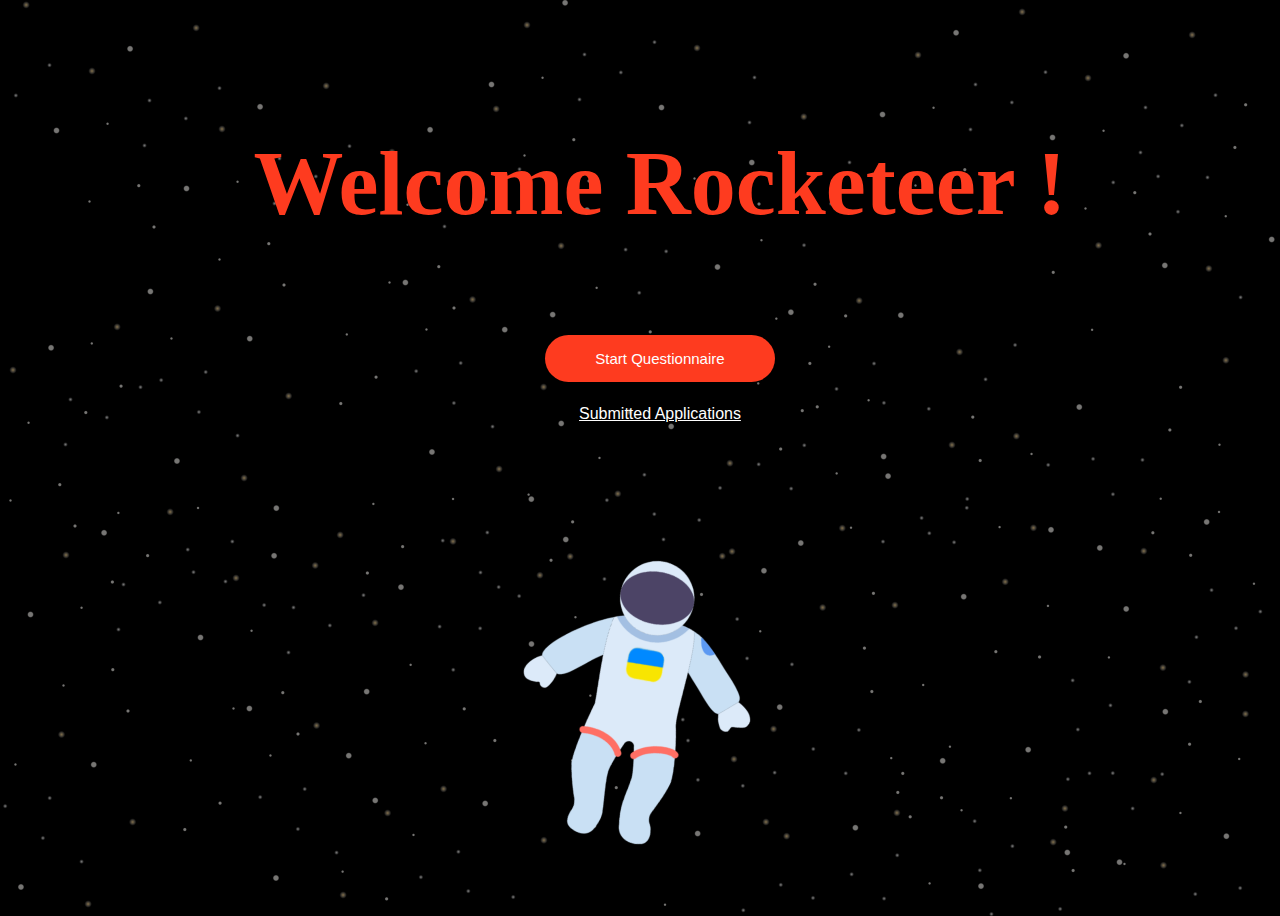
==== index.html @ 9e054292 "firstPage" ====
<!DOCTYPE html>
<html lang="en">
<head>
    <meta charset="UTF-8">
    <meta http-equiv="X-UA-Compatible" content="IE=edge">
    <meta name="viewport" content="width=device-width, initial-scale=1.0">
    <title>RedBerry</title>
    <!-- <link rel="stylesheet" href="./styles/reset.css"> -->
    <link rel="stylesheet" href="./styles/style.css">
</head>
<body>
    <header>
        <div>
            <ul> 
               <h1 class="welcome">Welcome Rocketeer !</h1>
               <h2 class="butn"><a href="#"><button class="btn">Start Questionnaire</button></a></h2>
               <h3 class="butn2"><a href="#"><button class="btn2">Submitted Applications</button></a></h3>
            </ul>
            <img class="img" src="./images/rocketman.png" alt="rocketman">
        </div>
    </header>
</body>
</html>
---- styles/style.css ----
body {
  background: black;
  background-image: url(../images/stars.png);
}

header {
  display: -webkit-box;
  display: -ms-flexbox;
  display: flex;
  -webkit-box-pack: center;
      -ms-flex-pack: center;
          justify-content: center;
  -webkit-box-align: center;
      -ms-flex-align: center;
          align-items: center;
  height: 100vh;
}

.welcome {
  padding-top: 70px;
  color: #FE3B1F;
  font-size: 90px;
  margin-bottom: 100px;
}

.butn {
  display: -webkit-box;
  display: -ms-flexbox;
  display: flex;
  -webkit-box-pack: center;
      -ms-flex-pack: center;
          justify-content: center;
  -webkit-box-align: center;
      -ms-flex-align: center;
          align-items: center;
}

.btn {
  text-align: center;
  padding: 15px 50px;
  background-color: #FE3B1F;
  border: none;
  border-radius: 30px;
  -webkit-transition: 0.6s ease;
  transition: 0.6s ease;
  color: white;
  font-size: 15px;
}

.btn:hover {
  -webkit-transform: scale(1.1);
          transform: scale(1.1);
}

.butn2 {
  display: -webkit-box;
  display: -ms-flexbox;
  display: flex;
  -webkit-box-pack: center;
      -ms-flex-pack: center;
          justify-content: center;
  -webkit-box-align: center;
      -ms-flex-align: center;
          align-items: center;
}

.btn2 {
  text-align: center;
  background: none;
  color: white;
  border: none;
  text-decoration: underline;
  font-size: 16px;
}

.img {
  padding-left: 150px;
}
/*# sourceMappingURL=style.css.map */
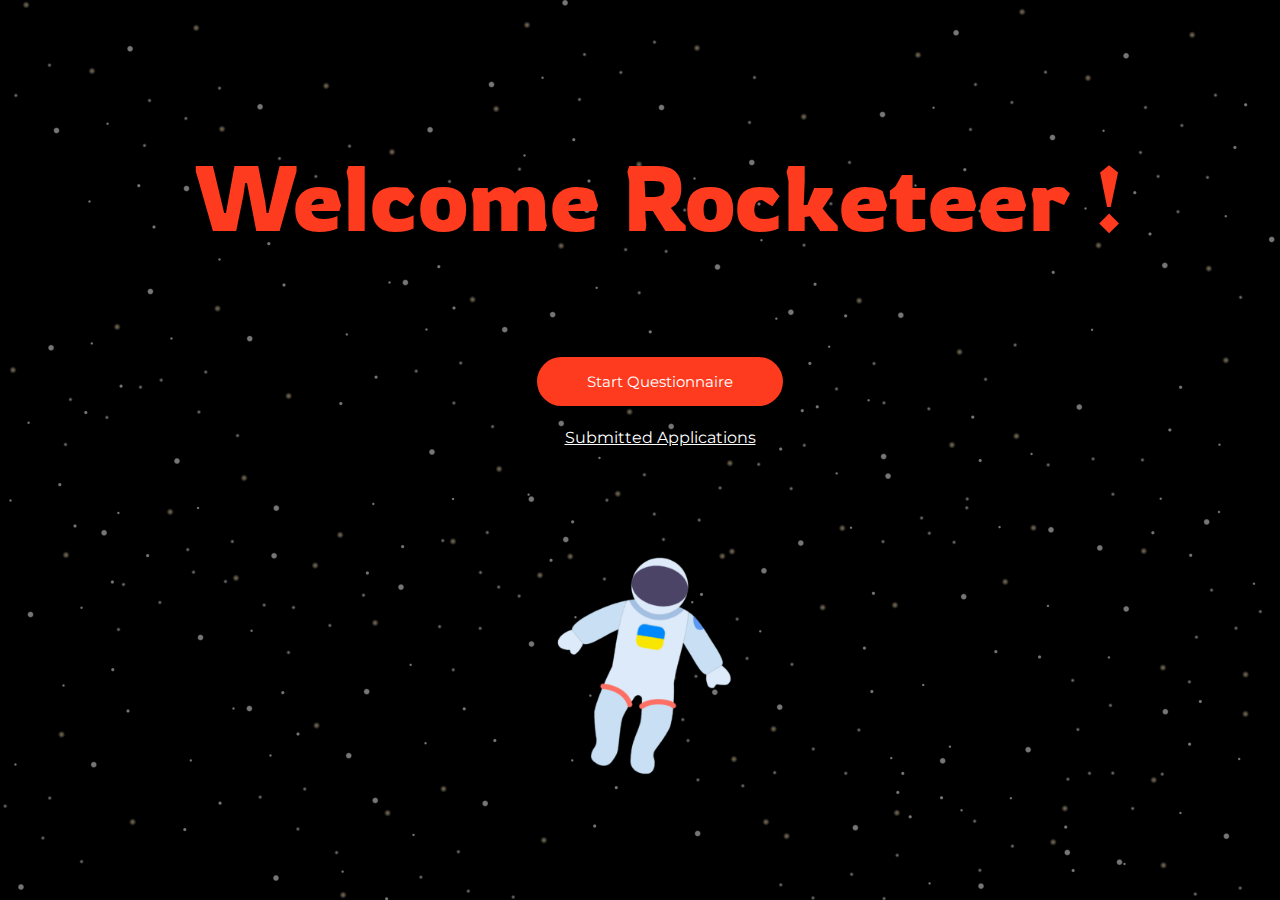
==== commit 98536169: "fonts added, fixed some css" ====
--- a/index.html
+++ b/index.html
@@ -1,23 +1,29 @@
 <!DOCTYPE html>
 <html lang="en">
-<head>
-    <meta charset="UTF-8">
-    <meta http-equiv="X-UA-Compatible" content="IE=edge">
-    <meta name="viewport" content="width=device-width, initial-scale=1.0">
+  <head>
+    <meta charset="UTF-8" />
+    <meta http-equiv="X-UA-Compatible" content="IE=edge" />
+    <meta name="viewport" content="width=device-width, initial-scale=1.0" />
     <title>RedBerry</title>
     <!-- <link rel="stylesheet" href="./styles/reset.css"> -->
-    <link rel="stylesheet" href="./styles/style.css">
-</head>
-<body>
+    <link rel="stylesheet" href="./styles/style.css" />
+  </head>
+  <body>
     <header>
-        <div>
-            <ul> 
-               <h1 class="welcome">Welcome Rocketeer !</h1>
-               <h2 class="butn"><a href="#"><button class="btn">Start Questionnaire</button></a></h2>
-               <h3 class="butn2"><a href="#"><button class="btn2">Submitted Applications</button></a></h3>
-            </ul>
-            <img class="img" src="./images/rocketman.png" alt="rocketman">
-        </div>
+      <div>
+        <ul>
+          <h1 class="welcome">Welcome Rocketeer !</h1>
+          <h2 class="butn">
+            <a href="#"><button class="btn">Start Questionnaire</button></a>
+          </h2>
+          <h3 class="butn2">
+            <a href="#"><button class="btn2">Submitted Applications</button></a>
+          </h3>
+        </ul>
+      </div>
     </header>
-</body>
-</html>+    <div class="image-holder">
+      <img class="img" src="./images/rocketman.png" alt="rocketman" />
+    </div>
+  </body>
+</html>
--- a/styles/style.css
+++ b/styles/style.css
@@ -1,6 +1,9 @@
+@import url("https://fonts.googleapis.com/css2?family=Rowdies&display=swap");
+@import url("https://fonts.googleapis.com/css2?family=Montserrat&display=swap");
 body {
   background: black;
   background-image: url(../images/stars.png);
+  overflow-y: hidden;
 }
 
 header {
@@ -13,12 +16,23 @@
   -webkit-box-align: center;
       -ms-flex-align: center;
           align-items: center;
-  height: 100vh;
+}
+
+h1 {
+  font-family: "Rowdies", cursive;
+  font-style: normal;
+  font-weight: normal;
+  font-size: 96px;
+  line-height: 119px;
+}
+
+button {
+  font-family: "Montserrat", sans-serif;
 }
 
 .welcome {
   padding-top: 70px;
-  color: #FE3B1F;
+  color: #fe3b1f;
   font-size: 90px;
   margin-bottom: 100px;
 }
@@ -38,7 +52,7 @@
 .btn {
   text-align: center;
   padding: 15px 50px;
-  background-color: #FE3B1F;
+  background-color: #fe3b1f;
   border: none;
   border-radius: 30px;
   -webkit-transition: 0.6s ease;
@@ -73,7 +87,16 @@
   font-size: 16px;
 }
 
-.img {
-  padding-left: 150px;
+.image-holder {
+  display: -webkit-box;
+  display: -ms-flexbox;
+  display: flex;
+  -webkit-box-pack: center;
+      -ms-flex-pack: center;
+          justify-content: center;
+}
+
+.image-holder .img {
+  width: 409px;
 }
 /*# sourceMappingURL=style.css.map */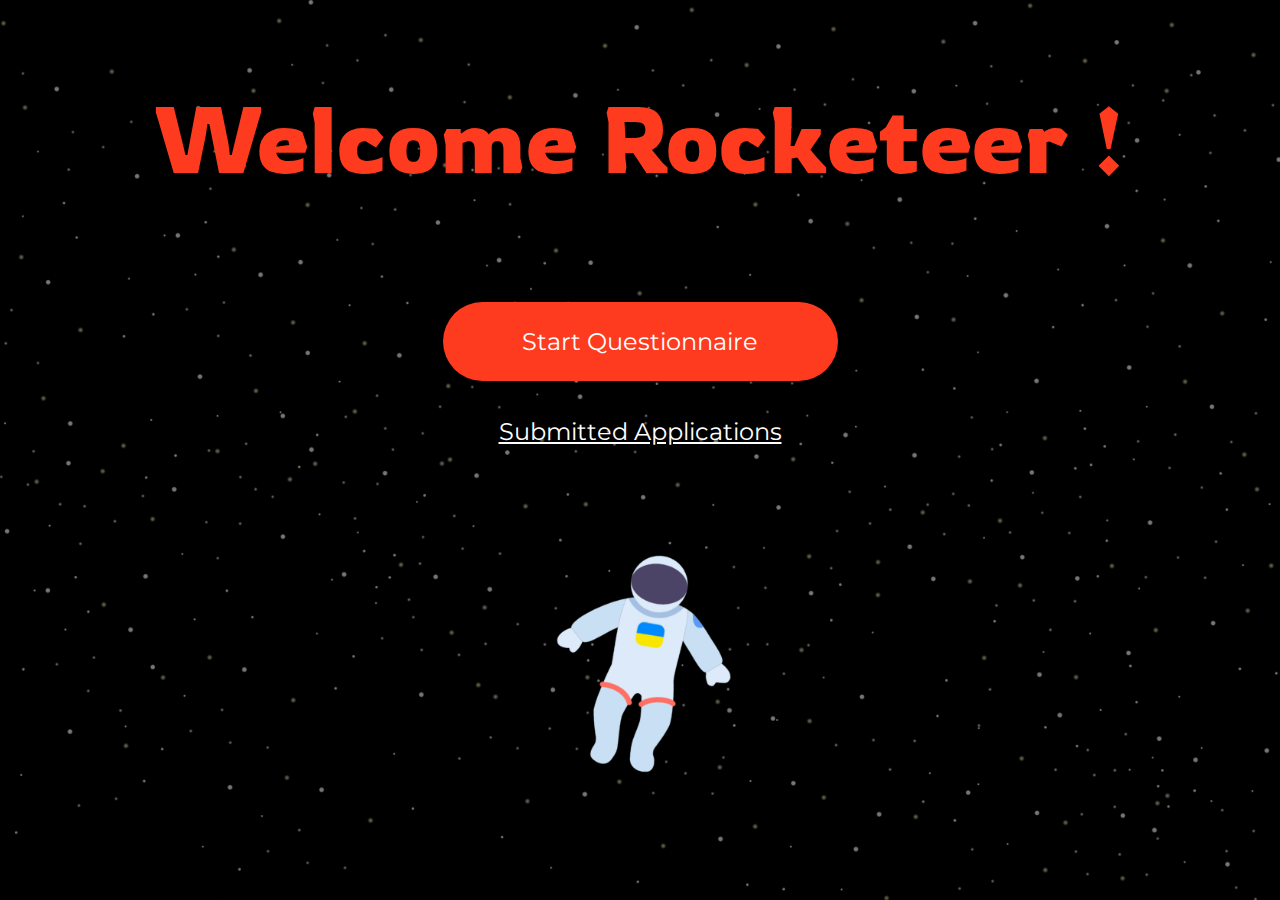
==== commit 951c1a0e: "refactor first page, changed style guide" ====
--- a/index.html
+++ b/index.html
@@ -1,29 +1,28 @@
 <!DOCTYPE html>
 <html lang="en">
-  <head>
-    <meta charset="UTF-8" />
-    <meta http-equiv="X-UA-Compatible" content="IE=edge" />
-    <meta name="viewport" content="width=device-width, initial-scale=1.0" />
-    <title>RedBerry</title>
-    <!-- <link rel="stylesheet" href="./styles/reset.css"> -->
-    <link rel="stylesheet" href="./styles/style.css" />
-  </head>
-  <body>
-    <header>
-      <div>
-        <ul>
-          <h1 class="welcome">Welcome Rocketeer !</h1>
-          <h2 class="butn">
-            <a href="#"><button class="btn">Start Questionnaire</button></a>
-          </h2>
-          <h3 class="butn2">
-            <a href="#"><button class="btn2">Submitted Applications</button></a>
-          </h3>
-        </ul>
-      </div>
-    </header>
-    <div class="image-holder">
-      <img class="img" src="./images/rocketman.png" alt="rocketman" />
-    </div>
-  </body>
-</html>
+<head>
+    <meta charset="UTF-8">
+    <meta http-equiv="X-UA-Compatible" content="IE=edge">
+    <meta name="viewport" content="width=device-width, initial-scale=1.0">
+    <link rel="stylesheet" href="styles/style.css">
+    <title>Document</title>
+</head>
+<body>
+
+    <section class="MainPage">
+            <!-- heading  -->
+        <h1 class="Welcome">Welcome Rocketeer !</h1>
+
+        <!-- buttons -->
+        <section class="ButtonHolder">
+            <button class="Btn PrimaryBtn">Start Questionnaire</button></a>
+            <button class="Btn SecondaryBtn">Submitted Applications</button></a>
+        </section>
+            
+        <!-- image container -->
+            
+        <img class="Astronaut" src="./images/rocketman.png" alt="rocketman" />
+    </section>
+
+</body>
+</html>--- a/styles/style.css
+++ b/styles/style.css
@@ -1,15 +1,466 @@
+/* http://meyerweb.com/eric/tools/css/reset/
+   v2.0-modified | 20110126
+   License: none (public domain)
+*/
 @import url("https://fonts.googleapis.com/css2?family=Rowdies&display=swap");
 @import url("https://fonts.googleapis.com/css2?family=Montserrat&display=swap");
+html,
+body,
+div,
+span,
+applet,
+object,
+iframe,
+h1,
+h2,
+h3,
+h4,
+h5,
+h6,
+p,
+blockquote,
+pre,
+a,
+abbr,
+acronym,
+address,
+big,
+cite,
+code,
+del,
+dfn,
+em,
+img,
+ins,
+kbd,
+q,
+s,
+samp,
+small,
+strike,
+strong,
+sub,
+sup,
+tt,
+var,
+b,
+u,
+i,
+center,
+dl,
+dt,
+dd,
+ol,
+ul,
+li,
+fieldset,
+form,
+label,
+legend,
+table,
+caption,
+tbody,
+tfoot,
+thead,
+tr,
+th,
+td,
+article,
+aside,
+canvas,
+details,
+embed,
+figure,
+figcaption,
+footer,
+header,
+hgroup,
+menu,
+nav,
+output,
+ruby,
+section,
+summary,
+time,
+mark,
+audio,
+video {
+  margin: 0;
+  padding: 0;
+  border: 0;
+  font-size: 100%;
+  font: inherit;
+  vertical-align: baseline;
+}
+
+/* make sure to set some focus styles for accessibility */
+:focus {
+  outline: 0;
+}
+
+/* HTML5 display-role reset for older browsers */
+article,
+aside,
+details,
+figcaption,
+figure,
+footer,
+header,
+hgroup,
+menu,
+nav,
+section {
+  display: block;
+}
+
 body {
-  background: black;
+  line-height: 1;
+}
+
+ol,
+ul {
+  list-style: none;
+}
+
+blockquote,
+q {
+  quotes: none;
+}
+
+blockquote:before,
+blockquote:after,
+q:before,
+q:after {
+  content: "";
+  content: none;
+}
+
+table {
+  border-collapse: collapse;
+  border-spacing: 0;
+}
+
+input[type="search"]::-webkit-search-cancel-button,
+input[type="search"]::-webkit-search-decoration,
+input[type="search"]::-webkit-search-results-button,
+input[type="search"]::-webkit-search-results-decoration {
+  -webkit-appearance: none;
+  -moz-appearance: none;
+}
+
+input[type="search"] {
+  -webkit-appearance: none;
+  -moz-appearance: none;
+  -webkit-box-sizing: content-box;
+  box-sizing: content-box;
+}
+
+textarea {
+  overflow: auto;
+  vertical-align: top;
+  resize: vertical;
+}
+
+/**
+ * Correct `inline-block` display not defined in IE 6/7/8/9 and Firefox 3.
+ */
+audio,
+canvas,
+video {
+  display: inline-block;
+  *display: inline;
+  *zoom: 1;
+  max-width: 100%;
+}
+
+/**
+ * Prevent modern browsers from displaying `audio` without controls.
+ * Remove excess height in iOS 5 devices.
+ */
+audio:not([controls]) {
+  display: none;
+  height: 0;
+}
+
+/**
+ * Address styling not present in IE 7/8/9, Firefox 3, and Safari 4.
+ * Known issue: no IE 6 support.
+ */
+[hidden] {
+  display: none;
+}
+
+/**
+ * 1. Correct text resizing oddly in IE 6/7 when body `font-size` is set using
+ *    `em` units.
+ * 2. Prevent iOS text size adjust after orientation change, without disabling
+ *    user zoom.
+ */
+html {
+  font-size: 100%;
+  /* 1 */
+  -webkit-text-size-adjust: 100%;
+  /* 2 */
+  -ms-text-size-adjust: 100%;
+  /* 2 */
+}
+
+/**
+ * Address `outline` inconsistency between Chrome and other browsers.
+ */
+a:focus {
+  outline: thin dotted;
+}
+
+/**
+ * Improve readability when focused and also mouse hovered in all browsers.
+ */
+a:active,
+a:hover {
+  outline: 0;
+}
+
+/**
+ * 1. Remove border when inside `a` element in IE 6/7/8/9 and Firefox 3.
+ * 2. Improve image quality when scaled in IE 7.
+ */
+img {
+  border: 0;
+  /* 1 */
+  -ms-interpolation-mode: bicubic;
+  /* 2 */
+}
+
+/**
+ * Address margin not present in IE 6/7/8/9, Safari 5, and Opera 11.
+ */
+figure {
+  margin: 0;
+}
+
+/**
+ * Correct margin displayed oddly in IE 6/7.
+ */
+form {
+  margin: 0;
+}
+
+/**
+ * Define consistent border, margin, and padding.
+ */
+fieldset {
+  border: 1px solid #c0c0c0;
+  margin: 0 2px;
+  padding: 0.35em 0.625em 0.75em;
+}
+
+/**
+ * 1. Correct color not being inherited in IE 6/7/8/9.
+ * 2. Correct text not wrapping in Firefox 3.
+ * 3. Correct alignment displayed oddly in IE 6/7.
+ */
+legend {
+  border: 0;
+  /* 1 */
+  padding: 0;
+  white-space: normal;
+  /* 2 */
+  *margin-left: -7px;
+  /* 3 */
+}
+
+/**
+ * 1. Correct font size not being inherited in all browsers.
+ * 2. Address margins set differently in IE 6/7, Firefox 3+, Safari 5,
+ *    and Chrome.
+ * 3. Improve appearance and consistency in all browsers.
+ */
+button,
+input,
+select,
+textarea {
+  font-size: 100%;
+  /* 1 */
+  margin: 0;
+  /* 2 */
+  vertical-align: baseline;
+  /* 3 */
+  *vertical-align: middle;
+  /* 3 */
+}
+
+/**
+ * Address Firefox 3+ setting `line-height` on `input` using `!important` in
+ * the UA stylesheet.
+ */
+button,
+input {
+  line-height: normal;
+}
+
+/**
+ * Address inconsistent `text-transform` inheritance for `button` and `select`.
+ * All other form control elements do not inherit `text-transform` values.
+ * Correct `button` style inheritance in Chrome, Safari 5+, and IE 6+.
+ * Correct `select` style inheritance in Firefox 4+ and Opera.
+ */
+button,
+select {
+  text-transform: none;
+}
+
+/**
+ * 1. Avoid the WebKit bug in Android 4.0.* where (2) destroys native `audio`
+ *    and `video` controls.
+ * 2. Correct inability to style clickable `input` types in iOS.
+ * 3. Improve usability and consistency of cursor style between image-type
+ *    `input` and others.
+ * 4. Remove inner spacing in IE 7 without affecting normal text inputs.
+ *    Known issue: inner spacing remains in IE 6.
+ */
+button,
+html input[type="button"],
+input[type="reset"],
+input[type="submit"] {
+  -webkit-appearance: button;
+  /* 2 */
+  cursor: pointer;
+  /* 3 */
+  *overflow: visible;
+  /* 4 */
+}
+
+/**
+ * Re-set default cursor for disabled elements.
+ */
+button[disabled],
+html input[disabled] {
+  cursor: default;
+}
+
+/**
+ * 1. Address box sizing set to content-box in IE 8/9.
+ * 2. Remove excess padding in IE 8/9.
+ * 3. Remove excess padding in IE 7.
+ *    Known issue: excess padding remains in IE 6.
+ */
+input[type="checkbox"],
+input[type="radio"] {
+  -webkit-box-sizing: border-box;
+          box-sizing: border-box;
+  /* 1 */
+  padding: 0;
+  /* 2 */
+  *height: 13px;
+  /* 3 */
+  *width: 13px;
+  /* 3 */
+}
+
+/**
+ * 1. Address `appearance` set to `searchfield` in Safari 5 and Chrome.
+ * 2. Address `box-sizing` set to `border-box` in Safari 5 and Chrome
+ *    (include `-moz` to future-proof).
+ */
+input[type="search"] {
+  -webkit-appearance: textfield;
+  /* 1 */
+  -webkit-box-sizing: content-box;
+  /* 2 */
+  box-sizing: content-box;
+}
+
+/**
+ * Remove inner padding and search cancel button in Safari 5 and Chrome
+ * on OS X.
+ */
+input[type="search"]::-webkit-search-cancel-button,
+input[type="search"]::-webkit-search-decoration {
+  -webkit-appearance: none;
+}
+
+/**
+ * Remove inner padding and border in Firefox 3+.
+ */
+button::-moz-focus-inner,
+input::-moz-focus-inner {
+  border: 0;
+  padding: 0;
+}
+
+/**
+ * 1. Remove default vertical scrollbar in IE 6/7/8/9.
+ * 2. Improve readability and alignment in all browsers.
+ */
+textarea {
+  overflow: auto;
+  /* 1 */
+  vertical-align: top;
+  /* 2 */
+}
+
+/**
+ * Remove most spacing between table cells.
+ */
+table {
+  border-collapse: collapse;
+  border-spacing: 0;
+}
+
+html,
+button,
+input,
+select,
+textarea {
+  color: #222;
+}
+
+::-moz-selection {
+  background: #b3d4fc;
+  text-shadow: none;
+}
+
+::selection {
+  background: #b3d4fc;
+  text-shadow: none;
+}
+
+img {
+  vertical-align: middle;
+}
+
+fieldset {
+  border: 0;
+  margin: 0;
+  padding: 0;
+}
+
+textarea {
+  resize: vertical;
+}
+
+.chromeframe {
+  margin: 0.2em 0;
+  background: #ccc;
+  color: #000;
+  padding: 0.2em 0;
+}
+
+.MainPage {
+  background-color: #000;
   background-image: url(../images/stars.png);
-  overflow-y: hidden;
-}
-
-header {
+  background-repeat: no-repeat;
+  background-size: cover;
+  background-position: center;
+  width: 100%;
+  height: 100vh;
   display: -webkit-box;
   display: -ms-flexbox;
   display: flex;
+  -webkit-box-orient: vertical;
+  -webkit-box-direction: normal;
+      -ms-flex-direction: column;
+          flex-direction: column;
   -webkit-box-pack: center;
       -ms-flex-pack: center;
           justify-content: center;
@@ -18,85 +469,64 @@
           align-items: center;
 }
 
-h1 {
-  font-family: "Rowdies", cursive;
-  font-style: normal;
-  font-weight: normal;
-  font-size: 96px;
+.MainPage h1 {
+  color: #fe3b1f;
+  font-size: 94px;
   line-height: 119px;
 }
 
-button {
-  font-family: "Montserrat", sans-serif;
-}
-
-.welcome {
-  padding-top: 70px;
-  color: #fe3b1f;
-  font-size: 90px;
-  margin-bottom: 100px;
-}
-
-.butn {
+.MainPage .ButtonHolder {
   display: -webkit-box;
   display: -ms-flexbox;
   display: flex;
+  -webkit-box-orient: vertical;
+  -webkit-box-direction: normal;
+      -ms-flex-direction: column;
+          flex-direction: column;
   -webkit-box-pack: center;
       -ms-flex-pack: center;
           justify-content: center;
   -webkit-box-align: center;
       -ms-flex-align: center;
           align-items: center;
-}
-
-.btn {
-  text-align: center;
-  padding: 15px 50px;
+  margin-top: 105px;
+}
+
+.MainPage .ButtonHolder .PrimaryBtn {
+  width: 395px;
+  height: 79px;
   background-color: #fe3b1f;
+  color: #fff;
+  border-radius: 50px;
   border: none;
-  border-radius: 30px;
-  -webkit-transition: 0.6s ease;
-  transition: 0.6s ease;
-  color: white;
-  font-size: 15px;
-}
-
-.btn:hover {
-  -webkit-transform: scale(1.1);
-          transform: scale(1.1);
-}
-
-.butn2 {
-  display: -webkit-box;
-  display: -ms-flexbox;
-  display: flex;
-  -webkit-box-pack: center;
-      -ms-flex-pack: center;
-          justify-content: center;
-  -webkit-box-align: center;
-      -ms-flex-align: center;
-          align-items: center;
-}
-
-.btn2 {
-  text-align: center;
-  background: none;
-  color: white;
+  font-size: 24px;
+}
+
+.MainPage .ButtonHolder .PrimaryBtn:hover {
+  background-color: #fe3d1fde;
+}
+
+.MainPage .ButtonHolder .SecondaryBtn {
+  width: 338px;
+  height: 66px;
+  margin-top: 18px;
   border: none;
+  background-color: transparent;
+  color: #fff;
   text-decoration: underline;
-  font-size: 16px;
-}
-
-.image-holder {
-  display: -webkit-box;
-  display: -ms-flexbox;
-  display: flex;
-  -webkit-box-pack: center;
-      -ms-flex-pack: center;
-          justify-content: center;
-}
-
-.image-holder .img {
-  width: 409px;
+  font-size: 24px;
+}
+
+.MainPage .Astronaut {
+  width: 409.92px;
+}
+
+h1,
+h2 {
+  font-family: "Rowdies", cursive;
+}
+
+button {
+  font-family: "Montserrat", sans-serif;
 }
 /*# sourceMappingURL=style.css.map */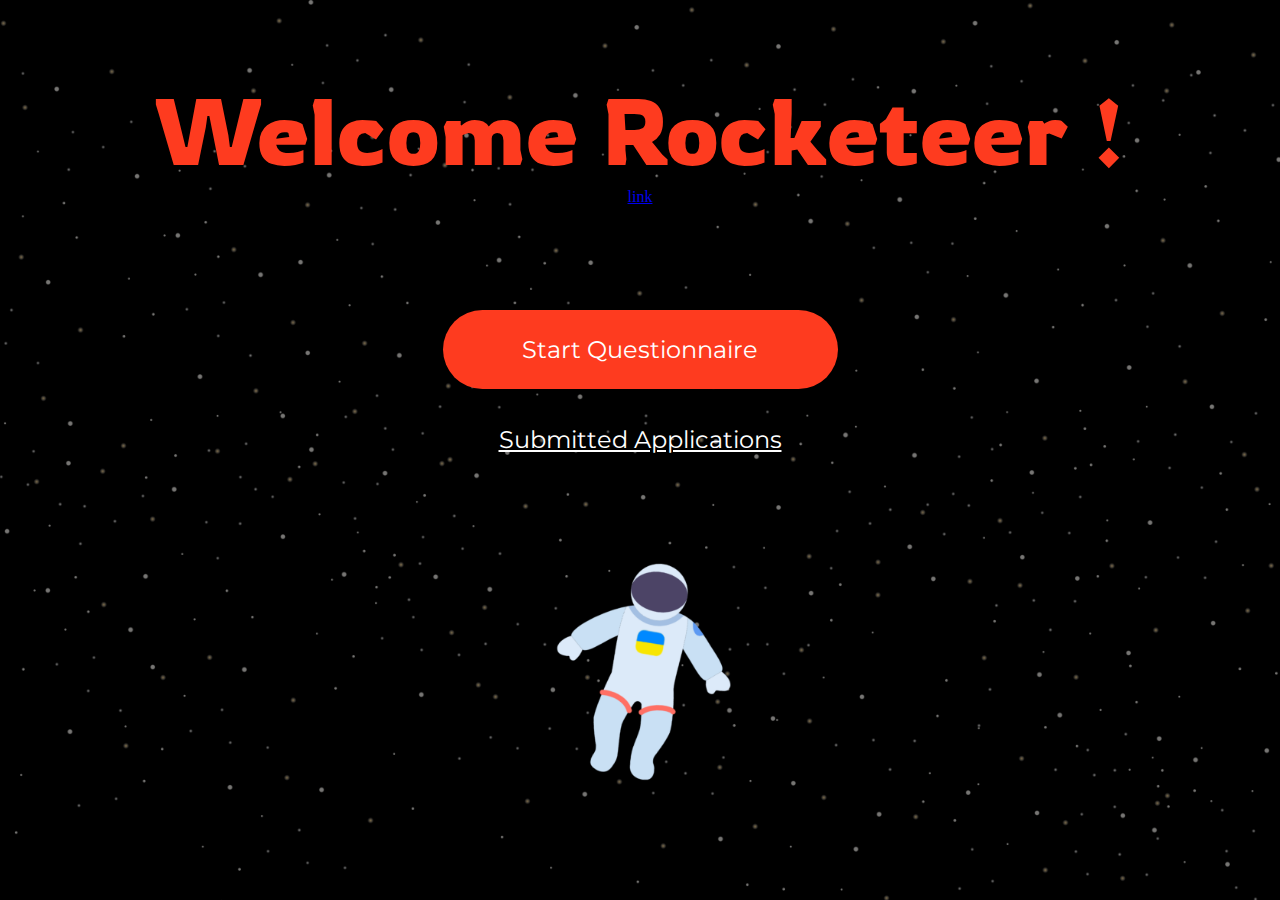
==== commit b6e8cc5f: "personal information page added with styles" ====
--- a/index.html
+++ b/index.html
@@ -12,7 +12,8 @@
     <section class="MainPage">
             <!-- heading  -->
         <h1 class="Welcome">Welcome Rocketeer !</h1>
-
+        <!-- temporary navigation -->
+        <a href="./PersonalInformation.html">link</a>
         <!-- buttons -->
         <section class="ButtonHolder">
             <button class="Btn PrimaryBtn">Start Questionnaire</button></a>
--- a/styles/style.css
+++ b/styles/style.css
@@ -521,6 +521,30 @@
   width: 409.92px;
 }
 
+.PersonalInformation {
+  background-color: #407d99;
+  height: 100vh;
+  display: -webkit-box;
+  display: -ms-flexbox;
+  display: flex;
+  -webkit-box-orient: horizontal;
+  -webkit-box-direction: normal;
+      -ms-flex-direction: row;
+          flex-direction: row;
+}
+
+.PersonalInformation .FormSection {
+  background-color: #fff;
+  width: 50vw;
+  height: 100vh;
+}
+
+.PersonalInformation .InfoSection {
+  background-color: #000;
+  width: 50vw;
+  height: 100vh;
+}
+
 h1,
 h2 {
   font-family: "Rowdies", cursive;
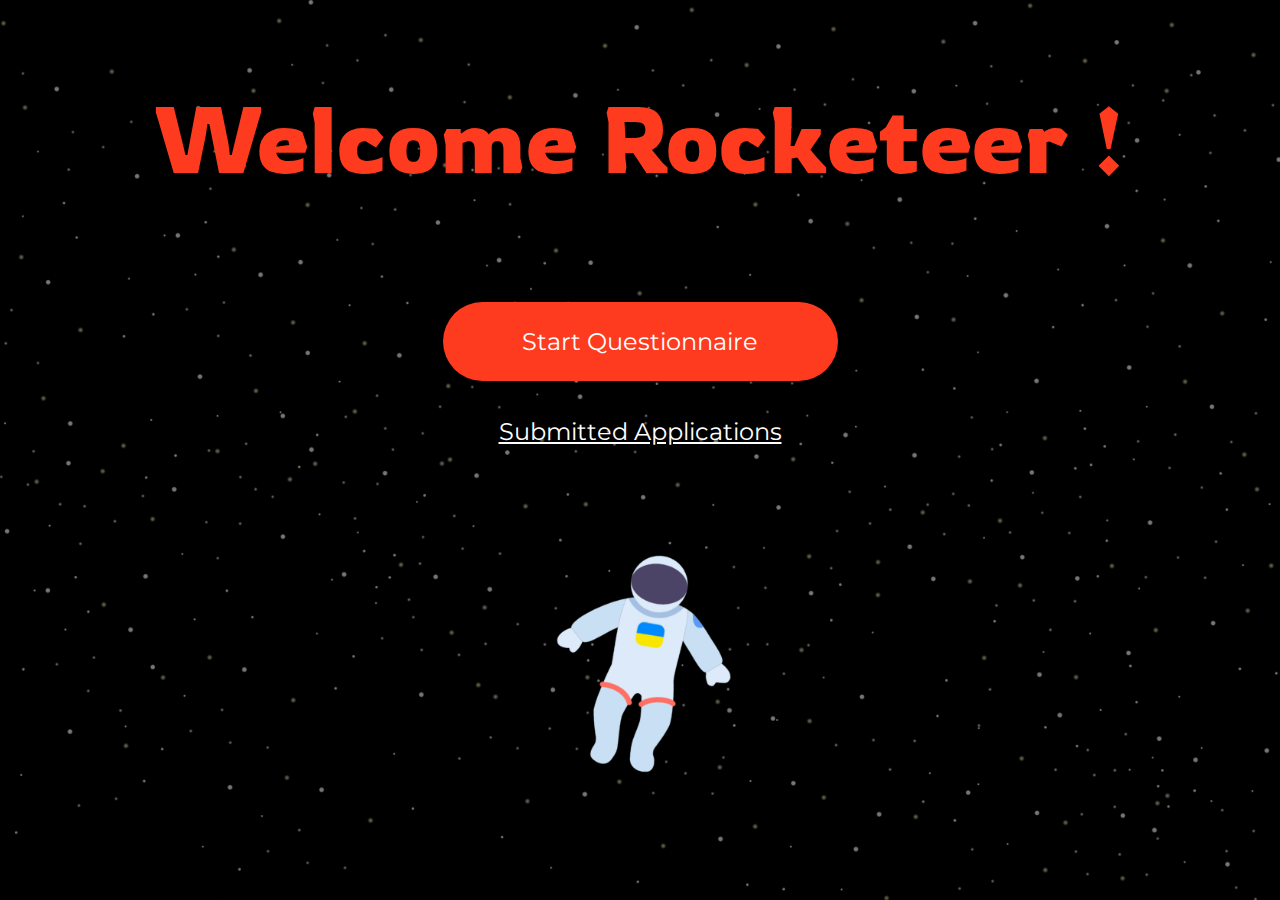
==== commit 3a104d21: "fixed some mistakes" ====
--- a/index.html
+++ b/index.html
@@ -8,22 +8,18 @@
     <title>Document</title>
 </head>
 <body>
-
     <section class="MainPage">
             <!-- heading  -->
         <h1 class="Welcome">Welcome Rocketeer !</h1>
-        <!-- temporary navigation -->
-        <a href="./PersonalInformation.html">link</a>
         <!-- buttons -->
         <section class="ButtonHolder">
-            <button class="Btn PrimaryBtn">Start Questionnaire</button></a>
-            <button class="Btn SecondaryBtn">Submitted Applications</button></a>
+            <a href="./PersonalInformation.html"><button class="Btn PrimaryBtn">Start Questionnaire</button></a>
+            <a href="#"><button class="Btn SecondaryBtn">Submitted Applications</button></a>
         </section>
             
         <!-- image container -->
             
         <img class="Astronaut" src="./images/rocketman.png" alt="rocketman" />
     </section>
-
 </body>
 </html>--- a/styles/style.css
+++ b/styles/style.css
@@ -4,6 +4,7 @@
 */
 @import url("https://fonts.googleapis.com/css2?family=Rowdies&display=swap");
 @import url("https://fonts.googleapis.com/css2?family=Montserrat&display=swap");
+@import url("https://fonts.googleapis.com/css2?family=Montserrat:ital@1&display=swap");
 html,
 body,
 div,
@@ -521,6 +522,74 @@
   width: 409.92px;
 }
 
+.form {
+  display: -webkit-box;
+  display: -ms-flexbox;
+  display: flex;
+  -webkit-box-orient: vertical;
+  -webkit-box-direction: normal;
+      -ms-flex-direction: column;
+          flex-direction: column;
+  -webkit-box-pack: center;
+      -ms-flex-pack: center;
+          justify-content: center;
+  -webkit-box-align: center;
+      -ms-flex-align: center;
+          align-items: center;
+  color: #454545;
+  margin-top: 126px;
+}
+
+.form input {
+  width: 455px;
+  height: 54px;
+  border: 1px solid #525557;
+  margin-top: 35px;
+}
+
+.form input.name {
+  margin-top: 0px;
+}
+
+.form input::-webkit-input-placeholder {
+  font-family: "Montserrat", sans-serif;
+  font-style: italic;
+  padding-left: 57px;
+  padding-top: 17px;
+  font-size: 14px;
+}
+
+.form input:-ms-input-placeholder {
+  font-family: "Montserrat", sans-serif;
+  font-style: italic;
+  padding-left: 57px;
+  padding-top: 17px;
+  font-size: 14px;
+}
+
+.form input::-ms-input-placeholder {
+  font-family: "Montserrat", sans-serif;
+  font-style: italic;
+  padding-left: 57px;
+  padding-top: 17px;
+  font-size: 14px;
+}
+
+.form input::placeholder {
+  font-family: "Montserrat", sans-serif;
+  font-style: italic;
+  padding-left: 57px;
+  padding-top: 17px;
+  font-size: 14px;
+}
+
+.form .navigation {
+  margin-top: 20%;
+  width: 231px;
+  height: 19px;
+  background-color: red;
+}
+
 .PersonalInformation {
   background-color: #407d99;
   height: 100vh;
@@ -531,26 +600,493 @@
   -webkit-box-direction: normal;
       -ms-flex-direction: row;
           flex-direction: row;
+}
+
+.PersonalInformation h2 {
+  margin-top: 10%;
 }
 
 .PersonalInformation .FormSection {
   background-color: #fff;
   width: 50vw;
   height: 100vh;
+  display: -webkit-box;
+  display: -ms-flexbox;
+  display: flex;
+  -webkit-box-orient: vertical;
+  -webkit-box-direction: normal;
+      -ms-flex-direction: column;
+          flex-direction: column;
+  -webkit-box-pack: start;
+      -ms-flex-pack: start;
+          justify-content: flex-start;
+  -webkit-box-align: center;
+      -ms-flex-align: center;
+          align-items: center;
 }
 
 .PersonalInformation .InfoSection {
   background-color: #000;
   width: 50vw;
   height: 100vh;
+  display: -webkit-box;
+  display: -ms-flexbox;
+  display: flex;
+  -webkit-box-orient: vertical;
+  -webkit-box-direction: normal;
+      -ms-flex-direction: column;
+          flex-direction: column;
+  -webkit-box-pack: start;
+      -ms-flex-pack: start;
+          justify-content: flex-start;
+  -webkit-box-align: center;
+      -ms-flex-align: center;
+          align-items: center;
+}
+
+.PersonalInformation .InfoSection h2 {
+  text-align: left;
+  width: 716px;
+}
+
+.PersonalInformation h2 {
+  line-height: 79px;
+  max-width: 716px;
+}
+
+.PersonalInformation .paragraphWrapper {
+  margin-top: 3px;
+  display: -webkit-box;
+  display: -ms-flexbox;
+  display: flex;
+  -webkit-box-align: center;
+      -ms-flex-align: center;
+          align-items: center;
+  min-width: 705px;
+  min-height: 606px;
+}
+
+.PersonalInformation p {
+  color: #fff;
+  line-height: 48px;
+  letter-spacing: 0.05em;
+  font-size: 24px;
+}
+
+.PersonalInformation .stepwizard-row {
+  display: table-row;
+}
+
+.PersonalInformation .stepwizard {
+  display: table;
+  width: 100%;
+  position: relative;
+}
+
+.PersonalInformation .stepwizard-row:before {
+  top: 14px;
+  bottom: 0;
+  position: absolute;
+  content: " ";
+  width: 100%;
+  height: 1px;
+  background-color: #ccc;
+  z-order: 0;
+}
+
+.PersonalInformation .stepwizard-step {
+  display: table-cell;
+  text-align: center;
+  position: relative;
+}
+
+.PersonalInformation .btn-circle {
+  width: 30px;
+  height: 30px;
+  text-align: center;
+  padding: 6px 0;
+  font-size: 12px;
+  line-height: 1.428571429;
+  border-radius: 15px;
+}
+
+.TechnicalSkillset {
+  height: 100vh;
+  display: -webkit-box;
+  display: -ms-flexbox;
+  display: flex;
+  -webkit-box-orient: horizontal;
+  -webkit-box-direction: normal;
+      -ms-flex-direction: row;
+          flex-direction: row;
+}
+
+.TechnicalSkillset h2 {
+  margin-top: 10%;
+  line-height: 79px;
+  max-width: 716px;
+}
+
+.TechnicalSkillset .FormSection {
+  background-color: #fff;
+  width: 50vw;
+  height: 100vh;
+  display: -webkit-box;
+  display: -ms-flexbox;
+  display: flex;
+  -webkit-box-orient: vertical;
+  -webkit-box-direction: normal;
+      -ms-flex-direction: column;
+          flex-direction: column;
+  -webkit-box-pack: start;
+      -ms-flex-pack: start;
+          justify-content: flex-start;
+  -webkit-box-align: center;
+      -ms-flex-align: center;
+          align-items: center;
+}
+
+.TechnicalSkillset .InfoSection {
+  background-color: #000;
+  width: 50vw;
+  height: 100vh;
+  display: -webkit-box;
+  display: -ms-flexbox;
+  display: flex;
+  -webkit-box-orient: vertical;
+  -webkit-box-direction: normal;
+      -ms-flex-direction: column;
+          flex-direction: column;
+  -webkit-box-pack: start;
+      -ms-flex-pack: start;
+          justify-content: flex-start;
+  -webkit-box-align: center;
+      -ms-flex-align: center;
+          align-items: center;
+}
+
+.TechnicalSkillset .InfoSection h2 {
+  text-align: left;
+}
+
+.TechnicalSkillset .paragraphWrapper {
+  margin-top: 3px;
+  display: -webkit-box;
+  display: -ms-flexbox;
+  display: flex;
+  -webkit-box-align: center;
+      -ms-flex-align: center;
+          align-items: center;
+  max-width: 705px;
+  max-height: 606px;
+}
+
+.TechnicalSkillset p {
+  color: #fff;
+  line-height: 48px;
+  letter-spacing: 0.05em;
+  font-size: 24px;
+  margin-top: 240px;
+}
+
+.TechnicalSkillset .btn {
+  width: 201px;
+  height: 32px;
+  margin-top: 22px;
+  background-color: #fe3b1f;
+  color: #fff;
+  border: none;
+  font-size: 12px;
+}
+
+.Covid {
+  height: 100vh;
+  display: -webkit-box;
+  display: -ms-flexbox;
+  display: flex;
+  -webkit-box-orient: horizontal;
+  -webkit-box-direction: normal;
+      -ms-flex-direction: row;
+          flex-direction: row;
+}
+
+.Covid h2 {
+  margin-top: 10%;
+  line-height: 79px;
+  max-width: 788px;
+}
+
+.Covid .FormSection {
+  background-color: #fff;
+  width: 50vw;
+  height: 100vh;
+  display: -webkit-box;
+  display: -ms-flexbox;
+  display: flex;
+  -webkit-box-orient: vertical;
+  -webkit-box-direction: normal;
+      -ms-flex-direction: column;
+          flex-direction: column;
+  -webkit-box-pack: start;
+      -ms-flex-pack: start;
+          justify-content: flex-start;
+  -webkit-box-align: center;
+      -ms-flex-align: center;
+          align-items: center;
+}
+
+.Covid .InfoSection {
+  background-color: #000;
+  width: 50vw;
+  height: 100vh;
+  display: -webkit-box;
+  display: -ms-flexbox;
+  display: flex;
+  -webkit-box-orient: vertical;
+  -webkit-box-direction: normal;
+      -ms-flex-direction: column;
+          flex-direction: column;
+  -webkit-box-pack: start;
+      -ms-flex-pack: start;
+          justify-content: flex-start;
+  -webkit-box-align: center;
+      -ms-flex-align: center;
+          align-items: center;
+}
+
+.Covid .InfoSection h2 {
+  text-align: left;
+}
+
+.Covid .paragraphWrapper {
+  margin-top: 3px;
+  display: -webkit-box;
+  display: -ms-flexbox;
+  display: flex;
+  -webkit-box-align: center;
+      -ms-flex-align: center;
+          align-items: center;
+  max-width: 705px;
+  max-height: 606px;
+}
+
+.Covid p {
+  color: #fff;
+  line-height: 48px;
+  letter-spacing: 0.05em;
+  font-size: 24px;
+  margin-top: 251px;
+}
+
+.Covid h3 {
+  font-size: 18px;
+  line-height: 22px;
+  width: 645px;
+  height: 52px;
+  display: -webkit-box;
+  display: -ms-flexbox;
+  display: flex;
+  -webkit-box-align: center;
+      -ms-flex-align: center;
+          align-items: center;
+  margin-left: 166px;
+}
+
+.Covid input {
+  margin-top: 13px;
+}
+
+.submit {
+  display: -webkit-box;
+  display: -ms-flexbox;
+  display: flex;
+  -webkit-box-orient: vertical;
+  -webkit-box-direction: normal;
+      -ms-flex-direction: column;
+          flex-direction: column;
+  -webkit-box-pack: center;
+      -ms-flex-pack: center;
+          justify-content: center;
+  -webkit-box-align: center;
+      -ms-flex-align: center;
+          align-items: center;
+  background-color: #000;
+  width: 100%;
+  height: 100vh;
+}
+
+.submit .PrimaryBtn {
+  width: 395px;
+  height: 79px;
+  background-color: #fe3b1f;
+  color: #fff;
+  border-radius: 50px;
+  font-size: 24px;
+  border: none;
+}
+
+.submit .SecondaryBtn {
+  width: 190px;
+  height: 50px;
+  margin-top: 35px;
+  border: none;
+  background-color: transparent;
+  color: #fff;
+  text-decoration: underline;
+  font-size: 28px;
+}
+
+.thankspage {
+  background-color: #000;
+  color: #fe3b1f;
+  font-size: 94px;
+  line-height: 119px;
+  display: -webkit-box;
+  display: -ms-flexbox;
+  display: flex;
+  -webkit-box-pack: center;
+      -ms-flex-pack: center;
+          justify-content: center;
+  -webkit-box-align: center;
+      -ms-flex-align: center;
+          align-items: center;
+  width: 100%;
+  height: 100vh;
+}
+
+.redberrianInsights {
+  height: 100vh;
+  display: -webkit-box;
+  display: -ms-flexbox;
+  display: flex;
+  -webkit-box-orient: horizontal;
+  -webkit-box-direction: normal;
+      -ms-flex-direction: row;
+          flex-direction: row;
+}
+
+.redberrianInsights h2 {
+  margin-top: 10%;
+  line-height: 79px;
+  max-width: 788px;
+}
+
+.redberrianInsights .FormSection {
+  background-color: #fff;
+  width: 50vw;
+  height: 100vh;
+  display: -webkit-box;
+  display: -ms-flexbox;
+  display: flex;
+  -webkit-box-orient: vertical;
+  -webkit-box-direction: normal;
+      -ms-flex-direction: column;
+          flex-direction: column;
+  -webkit-box-pack: start;
+      -ms-flex-pack: start;
+          justify-content: flex-start;
+  -webkit-box-align: center;
+      -ms-flex-align: center;
+          align-items: center;
+}
+
+.redberrianInsights .InfoSection {
+  background-color: #000;
+  width: 50vw;
+  height: 100vh;
+  display: -webkit-box;
+  display: -ms-flexbox;
+  display: flex;
+  -webkit-box-orient: vertical;
+  -webkit-box-direction: normal;
+      -ms-flex-direction: column;
+          flex-direction: column;
+  -webkit-box-pack: start;
+      -ms-flex-pack: start;
+          justify-content: flex-start;
+  -webkit-box-align: center;
+      -ms-flex-align: center;
+          align-items: center;
+}
+
+.redberrianInsights .InfoSection h2 {
+  text-align: left;
+}
+
+.redberrianInsights .paragraphWrapper {
+  margin-top: 3px;
+  display: -webkit-box;
+  display: -ms-flexbox;
+  display: flex;
+  -webkit-box-align: center;
+      -ms-flex-align: center;
+          align-items: center;
+  max-width: 705px;
+  max-height: 606px;
+}
+
+.redberrianInsights p {
+  color: #fff;
+  line-height: 48px;
+  letter-spacing: 0.05em;
+  font-size: 24px;
+  margin-top: 251px;
+}
+
+.redberrianInsights h3 {
+  font-size: 18px;
+  line-height: 22px;
+  width: 645px;
+  height: 52px;
+  display: -webkit-box;
+  display: -ms-flexbox;
+  display: flex;
+  -webkit-box-align: center;
+      -ms-flex-align: center;
+          align-items: center;
+  margin-left: 153px;
+  margin-top: 33px;
+}
+
+.redberrianInsights .input1 {
+  width: 535px;
+  height: 122px;
+  border: 1px solid #525557;
+  -webkit-box-sizing: border-box;
+          box-sizing: border-box;
+  margin-top: 11px;
+}
+
+.redberrianInsights .input2 {
+  width: 535px;
+  height: 89px;
+  border: 1px solid #525557;
+  -webkit-box-sizing: border-box;
+          box-sizing: border-box;
+  margin-top: 11px;
 }
 
 h1,
 h2 {
   font-family: "Rowdies", cursive;
-}
-
-button {
+  color: #fe3b1f;
+}
+
+h1 {
+  font-size: 94px;
+}
+
+h2 {
+  font-size: 64px;
+}
+
+button,
+p {
   font-family: "Montserrat", sans-serif;
 }
-/*# sourceMappingURL=style.css.map */+
+h3 {
+  font-family: 'Montserrat', sans-serif;
+  color: #000;
+}
+/*# sourceMappingURL=style.css.map */
